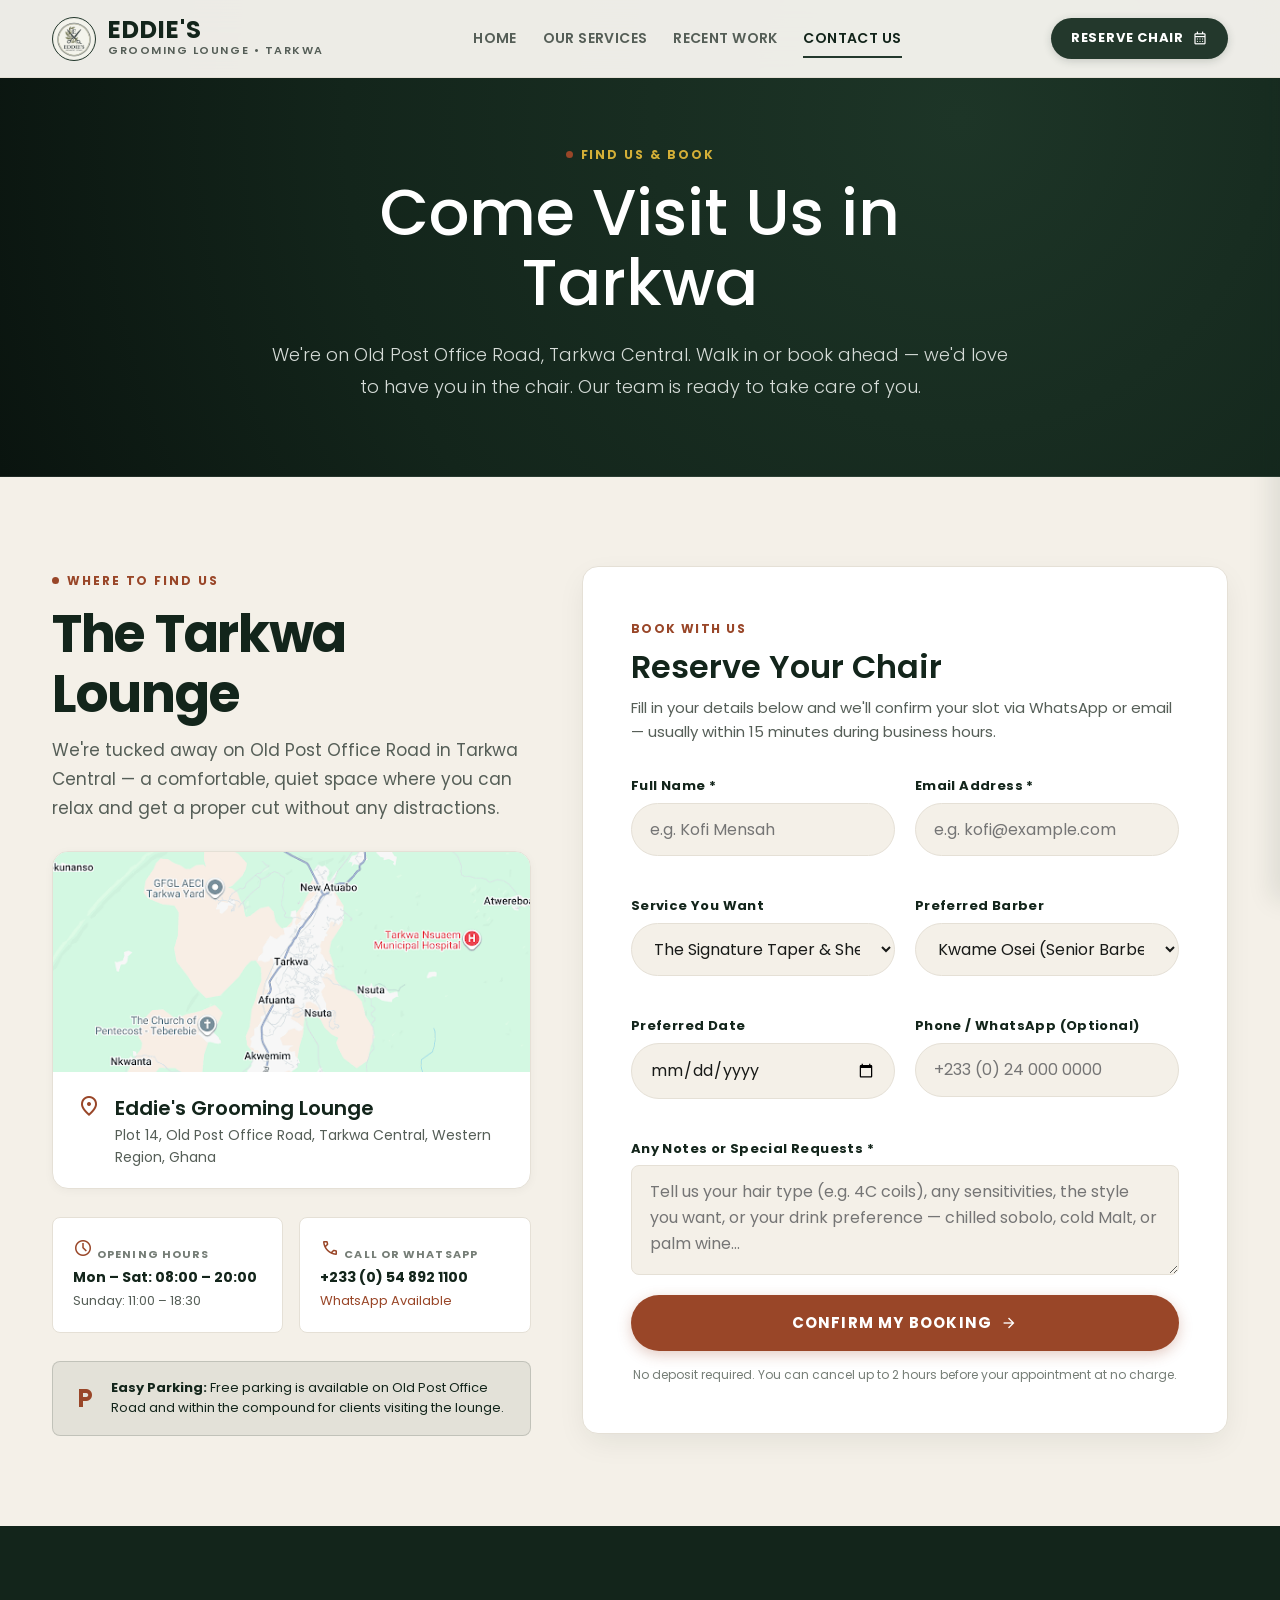
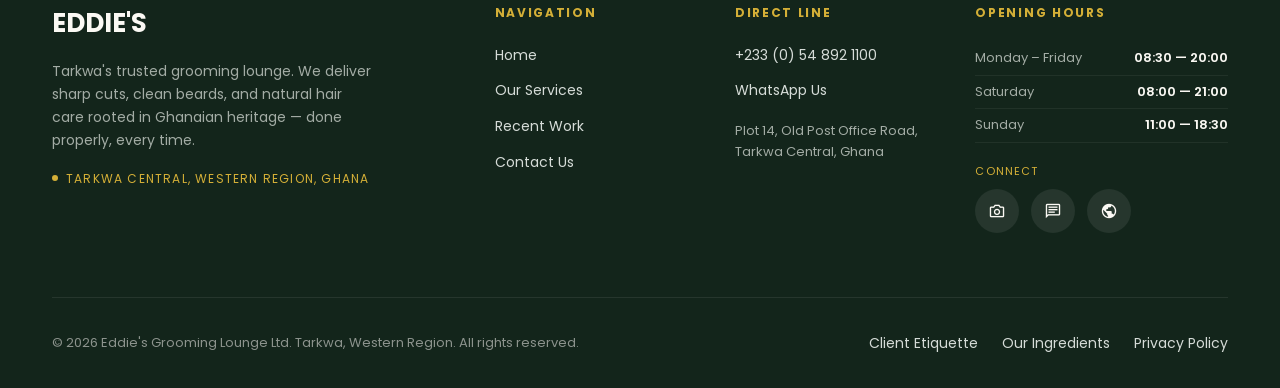
==== contact.html @ 195b32ec "Complete local business landing page capstone and documentation" ====
<!DOCTYPE html>
<html lang="en">
<head>
  <meta charset="UTF-8" />
  <meta name="viewport" content="width=device-width, initial-scale=1.0" />
  <title>Contact Us &amp; Book an Appointment — Eddie's Grooming Lounge | Tarkwa, Ghana</title>

  <!-- Primary SEO Meta Tags -->
  <meta name="description" content="Get in touch with Eddie's Grooming Lounge in Tarkwa Central, Western Region, Ghana. Book your haircut, check opening hours, or call/WhatsApp +233 (0) 54 892 1100." />
  <meta name="keywords" content="contact barbershop Tarkwa, book haircut Ghana, barbershop appointment Tarkwa, Eddie's Grooming Lounge contact, Western Region barber phone" />
  <meta name="author" content="Edward Nyame" />
  <meta name="robots" content="index, follow" />
  <meta name="theme-color" content="#13251B" />
  <link rel="canonical" href="https://eddiesgrooming.netlify.app/contact.html" />

  <!-- Favicon & Touch Icons -->
  <link rel="icon" type="image/png" href="images/logo.png" />
  <link rel="apple-touch-icon" href="images/logo.png" />

  <!-- Open Graph / WhatsApp / Facebook Sharing -->
  <meta property="og:type" content="website" />
  <meta property="og:url" content="https://eddiesgrooming.netlify.app/contact.html" />
  <meta property="og:site_name" content="Eddie's Grooming Lounge" />
  <meta property="og:title" content="Contact Us &amp; Book an Appointment — Eddie's Grooming Lounge | Tarkwa, Ghana" />
  <meta property="og:description" content="Book your chair at Eddie's Grooming Lounge on Old Post Office Road, Tarkwa Central. Call or WhatsApp +233 (0) 54 892 1100." />
  <meta property="og:image" content="images/hero-studio.jpg" />
  <meta property="og:locale" content="en_GH" />

  <!-- Twitter Card -->
  <meta name="twitter:card" content="summary_large_image" />
  <meta name="twitter:url" content="https://eddiesgrooming.netlify.app/contact.html" />
  <meta name="twitter:title" content="Contact Us &amp; Book an Appointment — Eddie's Grooming Lounge | Tarkwa, Ghana" />
  <meta name="twitter:description" content="Book your chair at Eddie's Grooming Lounge on Old Post Office Road, Tarkwa Central. Call or WhatsApp +233 (0) 54 892 1100." />
  <meta name="twitter:image" content="images/hero-studio.jpg" />

  <!-- Geotagging for Local Search -->
  <meta name="geo.region" content="GH-WP" />
  <meta name="geo.placename" content="Tarkwa" />
  <meta name="geo.position" content="5.3018;-1.9930" />
  <meta name="ICBM" content="5.3018, -1.9930" />

  <!-- Structured Data: ContactPage & LocalBusiness -->
  <script type="application/ld+json">
  {
    "@context": "https://schema.org",
    "@type": "ContactPage",
    "name": "Eddie's Grooming Lounge Contact & Appointments",
    "url": "https://eddiesgrooming.netlify.app/contact.html",
    "mainEntity": {
      "@type": "Barbershop",
      "name": "Eddie's Grooming Lounge",
      "telephone": "+233548921100",
      "email": "info@eddieslounge.gh",
      "address": {
        "@type": "PostalAddress",
        "streetAddress": "Plot 14, Old Post Office Road",
        "addressLocality": "Tarkwa Central",
        "addressRegion": "Western Region",
        "addressCountry": "GH"
      },
      "geo": {
        "@type": "GeoCoordinates",
        "latitude": 5.3018,
        "longitude": -1.9930
      },
      "openingHoursSpecification": [
        {
          "@type": "OpeningHoursSpecification",
          "dayOfWeek": ["Monday", "Tuesday", "Wednesday", "Thursday", "Friday", "Saturday"],
          "opens": "08:00",
          "closes": "20:00"
        },
        {
          "@type": "OpeningHoursSpecification",
          "dayOfWeek": "Sunday",
          "opens": "11:00",
          "closes": "18:30"
        }
      ]
    }
  }
  </script>

  <!-- Google Fonts: Poppins (Clean Modern Architectural Luxury) -->
  <link rel="preconnect" href="https://fonts.googleapis.com" />
  <link rel="preconnect" href="https://fonts.gstatic.com" crossorigin />
  <link href="https://fonts.googleapis.com/css2?family=Poppins:ital,wght@0,300;0,400;0,500;0,600;0,700;0,800;1,300;1,400;1,600;1,700&display=swap" rel="stylesheet" />
  
  <!-- Material Symbols Outlined Icons -->
  <link href="https://fonts.googleapis.com/css2?family=Material+Symbols+Outlined:opsz,wght,FILL,GRAD@24,400,0,0" rel="stylesheet" />

  <!-- Master Stylesheet -->
  <link rel="stylesheet" href="css/style.css" />

  <!-- Master Script & Navigation Component -->
  <script src="js/script.js" defer></script>
  <script src="js/navigation.js" defer></script>
</head>
<body>

  <!-- SHARED HEADER -->
  <header class="site-header" id="site-header">
    <div class="container navbar">
      <!-- Brand Identity -->
      <a href="index.html" class="brand" aria-label="Eddie's Grooming Lounge Home">
        <img src="images/logo.png" alt="Eddie's Grooming Lounge Emblem" class="brand-emblem" />
        <div class="brand-text">
          <span class="brand-name">EDDIE'S</span>
          <span class="brand-tagline">Grooming Lounge • Tarkwa</span>
        </div>
      </a>

      <!-- Desktop Navigation Menu (Single Source Component) -->
      <nav class="nav-menu" data-component="nav-menu" aria-label="Primary navigation">
        <a href="index.html" class="nav-link">Home</a>
        <a href="services.html" class="nav-link">Our Services</a>
        <a href="portfolio.html" class="nav-link">Recent Work</a>
        <a href="contact.html" class="nav-link active">Contact Us</a>
      </nav>

      <!-- Nav Actions -->
      <div class="nav-actions">
        <a href="contact.html" class="btn-reserve-nav">
          <span>Reserve Chair</span>
          <span class="material-symbols-outlined" style="font-size: 16px;">calendar_month</span>
        </a>

        <!-- Mobile Toggle -->
        <button class="mobile-toggle" id="mobile-toggle" aria-label="Toggle mobile menu" aria-expanded="false" type="button">
          <span></span>
          <span></span>
          <span></span>
        </button>
      </div>
    </div>
  </header>

  <!-- Mobile Drawer (Single Source Component) -->
  <div class="mobile-drawer-scrim" id="mobile-drawer-scrim"></div>
  <nav class="mobile-drawer" id="mobile-drawer" data-component="mobile-drawer" aria-label="Mobile navigation" aria-hidden="true">
    <div style="display: flex; align-items: center; gap: 0.875rem; margin-bottom: 1.5rem; padding-bottom: 1rem; border-bottom: 1px solid var(--color-border);">
      <img src="images/logo.png" alt="Eddie's Logo" style="width: 42px; height: 42px; border-radius: 50%;" />
      <div>
        <div style="font-family: var(--font-serif); font-size: 1.375rem; font-weight: 700; color: var(--color-primary); line-height: 1;">EDDIE'S</div>
        <div style="font-size: 0.625rem; text-transform: uppercase; letter-spacing: 0.12em; color: var(--color-text-muted); margin-top: 2px;">Tarkwa Sanctuary</div>
      </div>
    </div>
    <a href="index.html" class="mobile-nav-link">Home</a>
    <a href="services.html" class="mobile-nav-link">Our Services</a>
    <a href="portfolio.html" class="mobile-nav-link">Recent Work</a>
    <a href="contact.html" class="mobile-nav-link active">Contact Us</a>
    <div style="margin-top: auto; padding-top: 1.5rem;">
      <a href="contact.html" class="btn-terracotta" style="width: 100%;">
        <span>Reserve Sanctuary Chair</span>
      </a>
    </div>
  </nav>

  <main>
    <!-- Page Hero Banner -->
    <section style="background: radial-gradient(circle at 75% 25%, #1D3527 0%, #13251B 60%, #0A140F 100%); color: #FFFFFF; padding-top: 140px; padding-bottom: 4.5rem; border-bottom: 1px solid rgba(255, 255, 255, 0.08);">
      <div class="container" style="max-width: 820px; text-align: center;">
        <span class="section-tag" style="color: var(--color-gold);">Find Us & Book</span>
        <h1 style="font-family: var(--font-serif); font-size: clamp(2.75rem, 5vw, 4.25rem); font-weight: 500; line-height: 1.1; margin-bottom: 1.25rem;">
          Come Visit Us in Tarkwa
        </h1>
        <p style="color: #D6DCD8; font-size: 1.125rem; line-height: 1.8; font-weight: 300;">
          We're on Old Post Office Road, Tarkwa Central. Walk in or book ahead — we'd love to have you in the chair. Our team is ready to take care of you.
        </p>
      </div>
    </section>

    <!-- Main Contact & Reservation Layout -->
    <section class="section-contact">
      <div class="container">
        <div class="contact-layout">
          <!-- Left Column: Location & Access Information -->
          <div class="location-info-card">
            <div>
              <div class="section-tag">Where to Find Us</div>
              <h2 class="section-title" style="margin-bottom: 0.75rem;">The Tarkwa Lounge</h2>
              <p class="section-subtitle">
                We're tucked away on Old Post Office Road in Tarkwa Central — a comfortable, quiet space where you can relax and get a proper cut without any distractions.
              </p>
            </div>

            <!-- Location Map Box -->
            <div class="location-map-box">
              <img src="images/map-location.jpg" alt="Aerial map view of Tarkwa Central Ghana showing Old Post Office Road and surrounding landscape" class="location-map-img" loading="lazy" />
              <div class="location-map-details">
                <span class="material-symbols-outlined icon-pin">location_on</span>
                <div>
                  <h3 class="location-title">Eddie's Grooming Lounge</h3>
                  <p class="location-address">Plot 14, Old Post Office Road, Tarkwa Central, Western Region, Ghana</p>
                </div>
              </div>
            </div>

            <!-- Contact Info Grid -->
            <div class="contact-info-grid">
              <div class="info-tile">
                <span class="material-symbols-outlined info-tile-icon">schedule</span>
                <span class="info-tile-title">Opening Hours</span>
                <div class="info-tile-text">Mon – Sat: 08:00 – 20:00</div>
                <div style="font-size: 0.8125rem; color: var(--color-text-muted); margin-top: 2px;">Sunday: 11:00 – 18:30</div>
              </div>

              <div class="info-tile">
                <span class="material-symbols-outlined info-tile-icon">call</span>
                <span class="info-tile-title">Call or WhatsApp</span>
                <a href="tel:+233548921100" class="info-tile-text" style="color: var(--color-primary); display: block;">+233 (0) 54 892 1100</a>
                <div style="font-size: 0.8125rem; color: var(--color-secondary); margin-top: 2px;">WhatsApp Available</div>
              </div>
            </div>

            <!-- Parking Information -->
            <div class="valet-pill">
              <span class="material-symbols-outlined" style="font-size: 24px; color: var(--color-secondary); flex-shrink: 0;">local_parking</span>
              <div>
                <strong>Easy Parking:</strong> Free parking is available on Old Post Office Road and within the compound for clients visiting the lounge.
              </div>
            </div>
          </div>

          <!-- Right Column: Validated Interactive Form -->
          <div class="contact-form-card">
            <div class="form-header">
              <span style="font-size: 0.75rem; font-weight: 700; text-transform: uppercase; letter-spacing: 0.12em; color: var(--color-secondary);">Book With Us</span>
              <h3 class="form-title">Reserve Your Chair</h3>
              <p class="form-desc">
                Fill in your details below and we'll confirm your slot via WhatsApp or email — usually within 15 minutes during business hours.
              </p>
            </div>

            <!-- Demo Confirmation Banner (Triggered by JS on valid submission) -->
            <div class="demo-alert" id="demo-alert" role="alert">
              <span class="material-symbols-outlined" style="font-size: 26px; color: var(--color-gold); flex-shrink: 0;">check_circle</span>
              <div>
                <div class="demo-alert-title">Demo Confirmation: Appointment Logged</div>
                <p class="demo-alert-text">
                  <strong>Demo Notice:</strong> This is a frontend capstone project demo. Your appointment request has been validated and recorded locally. No actual email dispatch is required.
                </p>
              </div>
            </div>

            <!-- Form Element (Course Rubric Compliant) -->
            <form id="contact-form" novalidate>
              <div class="form-grid-2">
                <!-- Name Field -->
                <div class="form-group">
                  <label for="client-name" class="form-label">Full Name *</label>
                  <input type="text" id="client-name" name="client-name" class="form-input" placeholder="e.g. Kofi Mensah" required />
                  <span class="error-message" id="client-name-error"></span>
                </div>

                <!-- Email Field -->
                <div class="form-group">
                  <label for="client-email" class="form-label">Email Address *</label>
                  <input type="email" id="client-email" name="client-email" class="form-input" placeholder="e.g. kofi@example.com" required />
                  <span class="error-message" id="client-email-error"></span>
                </div>
              </div>

              <div class="form-grid-2">
                <!-- Service Selection -->
                <div class="form-group">
                  <label for="client-service" class="form-label">Service You Want</label>
                  <select id="client-service" name="client-service" class="form-select">
                    <option value="taper">The Signature Taper &amp; Shear (GH₵ 120)</option>
                    <option value="beard">Hot-Towel Beard Sculpt (GH₵ 90)</option>
                    <option value="scalp">Sovereign Scalp Therapy (GH₵ 250)</option>
                    <option value="shave">Straight Razor Head Shave (GH₵ 110)</option>
                    <option value="beard-steam">Hydrating Beard Steam &amp; Deep Mask (GH₵ 140)</option>
                    <option value="full">The Tarkwa VIP Experience (GH₵ 400)</option>
                  </select>
                </div>

                <!-- Master Barber Selection -->
                <div class="form-group">
                  <label for="client-barber" class="form-label">Preferred Barber</label>
                  <select id="client-barber" name="client-barber" class="form-select">
                    <option value="kwame">Kwame Osei (Senior Barber)</option>
                    <option value="eddie">Eddie Boateng (Founder & Head Barber)</option>
                    <option value="nana">Nana Yaw (Scalp &amp; Natural Hair Specialist)</option>
                    <option value="any">First Available Barber</option>
                  </select>
                </div>
              </div>

              <div class="form-grid-2">
                <!-- Date Field -->
                <div class="form-group">
                  <label for="client-date" class="form-label">Preferred Date</label>
                  <input type="date" id="client-date" name="client-date" class="form-input" />
                </div>

                <!-- Phone Field -->
                <div class="form-group">
                  <label for="client-phone" class="form-label">Phone / WhatsApp (Optional)</label>
                  <input type="tel" id="client-phone" name="client-phone" class="form-input" placeholder="+233 (0) 24 000 0000" />
                </div>
              </div>

              <!-- Message Field -->
              <div class="form-group">
                <label for="client-message" class="form-label">Any Notes or Special Requests *</label>
                <textarea id="client-message" name="client-message" class="form-textarea" placeholder="Tell us your hair type (e.g. 4C coils), any sensitivities, the style you want, or your drink preference — chilled sobolo, cold Malt, or palm wine..." rows="3" required></textarea>
                <span class="error-message" id="client-message-error"></span>
              </div>

              <!-- Submit Button -->
              <button type="submit" class="btn-submit" id="btn-submit">
                <span>Confirm My Booking</span>
                <span class="material-symbols-outlined" style="font-size: 18px;">arrow_forward</span>
              </button>

              <p class="form-disclaimer">
                No deposit required. You can cancel up to 2 hours before your appointment at no charge.
              </p>
            </form>
          </div>
        </div>
      </div>
    </section>
  </main>

  <!-- Site Footer -->
  <footer class="site-footer">
    <div class="container">
      <div class="footer-grid">
        <div class="footer-brand">
          <div class="footer-brand-title">EDDIE'S</div>
          <p class="footer-brand-desc">
            Tarkwa's trusted grooming lounge. We deliver sharp cuts, clean beards, and natural hair care rooted in Ghanaian heritage — done properly, every time.
          </p>
          <div style="font-size: 0.75rem; text-transform: uppercase; letter-spacing: 0.1em; color: var(--color-gold); display: flex; align-items: center; gap: 0.5rem;">
            <span style="width: 6px; height: 6px; border-radius: 50%; background: var(--color-gold);"></span>
            Tarkwa Central, Western Region, Ghana
          </div>
        </div>

        <!-- Col 2: Navigation Links -->
        <div data-component="footer-nav">
          <div class="footer-col-title">Navigation</div>
          <ul class="footer-links">
            <li><a href="index.html" class="footer-link">Home</a></li>
            <li><a href="services.html" class="footer-link">Our Services</a></li>
            <li><a href="portfolio.html" class="footer-link">Recent Work</a></li>
            <li><a href="contact.html" class="footer-link">Contact Us</a></li>
          </ul>
        </div>

        <div>
          <div class="footer-col-title">Direct Line</div>
          <ul class="footer-links">
            <li><a href="tel:+233548921100" class="footer-link">+233 (0) 54 892 1100</a></li>
            <li><a href="https://wa.me/233548921100" target="_blank" rel="noopener" class="footer-link">WhatsApp Us</a></li>
            <li style="color: #A3ACA5; font-size: 0.8125rem; margin-top: 0.5rem;">
              Plot 14, Old Post Office Road,<br />Tarkwa Central, Ghana
            </li>
          </ul>
        </div>

        <div>
          <div class="footer-col-title">Opening Hours</div>
          <div class="footer-hours-row">
            <span>Monday – Friday</span>
            <span>08:30 — 20:00</span>
          </div>
          <div class="footer-hours-row">
            <span>Saturday</span>
            <span>08:00 — 21:00</span>
          </div>
          <div class="footer-hours-row">
            <span>Sunday</span>
            <span>11:00 — 18:30</span>
          </div>

          <div style="margin-top: 1.25rem;">
            <div style="font-size: 0.6875rem; text-transform: uppercase; letter-spacing: 0.1em; color: var(--color-gold); margin-bottom: 0.5rem;">Connect</div>
            <div class="social-links">
              <a href="https://instagram.com" target="_blank" rel="noopener" class="social-icon-btn" aria-label="Instagram">
                <span class="material-symbols-outlined" style="font-size: 18px;">photo_camera</span>
              </a>
              <a href="https://wa.me/233548921100" target="_blank" rel="noopener" class="social-icon-btn" aria-label="WhatsApp">
                <span class="material-symbols-outlined" style="font-size: 18px;">chat</span>
              </a>
              <a href="https://facebook.com" target="_blank" rel="noopener" class="social-icon-btn" aria-label="Facebook">
                <span class="material-symbols-outlined" style="font-size: 18px;">public</span>
              </a>
            </div>
          </div>
        </div>
      </div>

      <div class="footer-bottom">
        <div>&copy; 2026 Eddie's Grooming Lounge Ltd. Tarkwa, Western Region. All rights reserved.</div>
        <div style="display: flex; gap: 1.5rem;">
          <a href="services.html" class="footer-link">Client Etiquette</a>
          <a href="portfolio.html" class="footer-link">Our Ingredients</a>
          <a href="contact.html" class="footer-link">Privacy Policy</a>
        </div>
      </div>
    </div>
  </footer>

  <button class="back-to-top" id="back-to-top" aria-label="Back to top" type="button">
    <span class="material-symbols-outlined">arrow_upward</span>
  </button>

</body>
</html>
---- css/style.css ----
/*
 * Eddie's Grooming Lounge — Stylesheet
 * Brand colors: Forest Green, Gold, Terracotta
 * Typography: Poppins
 */

/* --- 1. Design Tokens & Variables --- */
:root {
  --color-canvas: #FBF9F4;
  --color-canvas-low: #F4F0E8;
  --color-canvas-card: #FFFFFF;
  
  --color-primary: #13251B;
  --color-primary-dark: #0B1610;
  --color-primary-container: #23382C;
  --color-primary-light: #415A4B;
  --color-primary-fixed: #D2E8D8;
  --color-on-primary: #FFFFFF;
  
  --color-secondary: #994628;
  --color-secondary-hover: #7D341B;
  --color-secondary-container: #B85D3D;
  --color-secondary-light: #FFDBD0;
  --color-on-secondary: #FFFFFF;

  --color-gold: #D4AF37;
  --color-gold-light: #F3E5AB;
  
  --color-text-main: #181A18;
  --color-text-muted: #555E57;
  --color-text-light: #767E77;
  --color-border: #E5E0D6;
  --color-border-subtle: rgba(19, 37, 27, 0.08);
  --color-border-dark: rgba(255, 255, 255, 0.12);
  --color-border-gold: rgba(212, 175, 55, 0.28);

  --color-success: #1E6B3E;
  --color-error: #BA1A1A;

  --font-family-base: 'Poppins', -apple-system, BlinkMacSystemFont, 'Segoe UI', Roboto, sans-serif;
  --font-serif: 'Poppins', -apple-system, BlinkMacSystemFont, 'Segoe UI', Roboto, sans-serif;
  --font-sans: 'Poppins', -apple-system, BlinkMacSystemFont, 'Segoe UI', Roboto, sans-serif;

  --radius-xs: 4px;
  --radius-sm: 8px;
  --radius-md: 16px;
  --radius-lg: 24px;
  --radius-full: 9999px;

  --shadow-sm: 0 2px 10px rgba(19, 37, 27, 0.04);
  --shadow-md: 0 10px 30px -4px rgba(19, 37, 27, 0.08);
  --shadow-lg: 0 20px 44px -8px rgba(19, 37, 27, 0.14);
  --shadow-glass: 0 16px 40px -8px rgba(0, 0, 0, 0.35);

  --transition-fast: 0.2s ease;
  --transition-smooth: 0.35s cubic-bezier(0.4, 0, 0.2, 1);
  --transition-bounce: 0.4s cubic-bezier(0.175, 0.885, 0.32, 1.275);
}

/* --- 2. CSS Reset & Global Base --- */
*, *::before, *::after {
  box-sizing: border-box;
  margin: 0;
  padding: 0;
}

html {
  scroll-behavior: smooth;
  scroll-padding-top: 84px;
  font-size: 16px;
  -webkit-text-size-adjust: 100%;
  overflow-x: clip;
}

body {
  font-family: var(--font-sans);
  background-color: var(--color-canvas);
  color: var(--color-text-main);
  line-height: 1.6;
  width: 100%;
  overflow-x: clip;
  -webkit-font-smoothing: antialiased;
  -moz-osx-font-smoothing: grayscale;
}

main {
  width: 100%;
  overflow-x: clip;
}

img {
  max-width: 100%;
  height: auto;
  display: block;
}

a {
  color: inherit;
  text-decoration: none;
  transition: all var(--transition-fast);
}

button, input, select, textarea {
  font: inherit;
  color: inherit;
}

button {
  cursor: pointer;
  border: none;
  background: none;
  min-height: 44px;
  min-width: 44px;
}

ul, ol {
  list-style: none;
}

/* --- 3. Layout Containers --- */
.container {
  width: 100%;
  max-width: 1240px;
  margin-left: auto;
  margin-right: auto;
  padding-left: clamp(1rem, 3vw, 2rem);
  padding-right: clamp(1rem, 3vw, 2rem);
}

/* --- 4. Typography System (Real Brand "POP") --- */
.font-serif {
  font-family: var(--font-serif);
}

.font-sans {
  font-family: var(--font-sans);
}

.section-tag {
  display: inline-flex;
  align-items: center;
  gap: 0.5rem;
  font-family: var(--font-sans);
  font-size: 0.75rem;
  font-weight: 700;
  text-transform: uppercase;
  letter-spacing: 0.16em;
  color: var(--color-secondary);
  margin-bottom: 0.875rem;
}

.section-tag::before {
  content: "";
  display: inline-block;
  width: 7px;
  height: 7px;
  border-radius: 50%;
  background-color: var(--color-secondary);
}

.section-title {
  font-family: var(--font-serif);
  font-size: clamp(2rem, 5vw, 3.25rem);
  font-weight: 700;
  line-height: 1.15;
  color: var(--color-primary);
  letter-spacing: -0.025em;
  margin-bottom: 1rem;
}

.section-subtitle {
  font-size: clamp(0.9375rem, 1.8vw, 1.0625rem);
  color: var(--color-text-muted);
  max-width: 620px;
  line-height: 1.7;
}

/* --- 5. Clean, Shared Navbar (Interconnected Pages) --- */
.site-header {
  position: fixed;
  top: 0;
  left: 0;
  right: 0;
  height: 78px;
  background-color: rgba(251, 249, 244, 0.94);
  backdrop-filter: blur(18px);
  -webkit-backdrop-filter: blur(18px);
  border-bottom: 1px solid var(--color-border);
  z-index: 100;
  transition: all var(--transition-smooth);
}

.site-header.scrolled {
  background-color: rgba(251, 249, 244, 0.98);
  box-shadow: 0 4px 20px rgba(19, 37, 27, 0.06);
  height: 70px;
}

.navbar {
  height: 100%;
  display: flex;
  align-items: center;
  justify-content: space-between;
}

/* Brand Wordmark */
.brand {
  display: flex;
  align-items: center;
  gap: 0.75rem;
  flex-shrink: 0;
}

.brand-emblem {
  width: 44px;
  height: 44px;
  border-radius: 50%;
  object-fit: cover;
  border: 1.5px solid var(--color-primary-container);
  padding: 1px;
}

.brand-text {
  display: flex;
  flex-direction: column;
}

.brand-name {
  font-family: var(--font-serif);
  font-size: clamp(1.25rem, 2.5vw, 1.5rem);
  font-weight: 700;
  color: var(--color-primary);
  letter-spacing: 0.04em;
  line-height: 1.05;
}

.brand-tagline {
  font-size: clamp(0.5625rem, 1vw, 0.6875rem);
  font-weight: 600;
  text-transform: uppercase;
  letter-spacing: 0.14em;
  color: var(--color-text-muted);
}

/* Desktop Navigation Menu */
.nav-menu {
  display: flex;
  align-items: center;
  gap: clamp(1rem, 2vw, 2.25rem);
}

.nav-link {
  font-size: 0.875rem;
  font-weight: 600;
  letter-spacing: 0.03em;
  color: var(--color-text-muted);
  position: relative;
  padding: 0.5rem 0;
  text-transform: uppercase;
  white-space: nowrap;
}

.nav-link::after {
  content: "";
  position: absolute;
  bottom: 0;
  left: 0;
  width: 0;
  height: 2px;
  background-color: var(--color-primary-container);
  transition: width var(--transition-smooth);
}

.nav-link:hover,
.nav-link.active {
  color: var(--color-primary);
}

.nav-link:hover::after,
.nav-link.active::after {
  width: 100%;
}

/* Nav Actions */
.nav-actions {
  display: flex;
  align-items: center;
  gap: 0.75rem;
  flex-shrink: 0;
}

.btn-reserve-nav {
  display: inline-flex;
  align-items: center;
  gap: 0.5rem;
  padding: 0.625rem 1.25rem;
  background-color: var(--color-primary-container);
  color: var(--color-on-primary);
  border-radius: var(--radius-full);
  font-size: 0.8125rem;
  font-weight: 700;
  text-transform: uppercase;
  letter-spacing: 0.06em;
  transition: all var(--transition-fast);
  box-shadow: 0 2px 8px rgba(40, 59, 48, 0.2);
  white-space: nowrap;
  min-height: 40px;
}

.btn-reserve-nav:hover {
  background-color: var(--color-primary);
  transform: translateY(-1px);
  box-shadow: 0 4px 14px rgba(40, 59, 48, 0.35);
}

/* Mobile Hamburger Toggle (Activated at 1024px for smooth tablet UX) */
.mobile-toggle {
  display: none;
  flex-direction: column;
  justify-content: center;
  align-items: center;
  gap: 5px;
  width: 44px;
  height: 44px;
  border-radius: var(--radius-sm);
  padding: 8px;
}

.mobile-toggle span {
  display: block;
  width: 24px;
  height: 2px;
  background-color: var(--color-primary);
  border-radius: 2px;
  transition: all var(--transition-smooth);
}

.mobile-toggle.active span:nth-child(1) {
  transform: translateY(7px) rotate(45deg);
}

.mobile-toggle.active span:nth-child(2) {
  opacity: 0;
}

.mobile-toggle.active span:nth-child(3) {
  transform: translateY(-7px) rotate(-45deg);
}

/* Mobile Navigation Drawer */
.mobile-drawer-scrim {
  position: fixed;
  inset: 0;
  background: rgba(19, 37, 27, 0.4);
  backdrop-filter: blur(4px);
  z-index: 98;
  opacity: 0;
  pointer-events: none;
  transition: opacity var(--transition-smooth);
}

.mobile-drawer-scrim.open {
  opacity: 1;
  pointer-events: auto;
}

.mobile-drawer {
  position: fixed;
  top: 0;
  right: 0;
  bottom: 0;
  width: 85%;
  max-width: 360px;
  background-color: var(--color-canvas);
  padding: 5.5rem 1.75rem 2rem;
  display: flex;
  flex-direction: column;
  gap: 1.25rem;
  z-index: 99;
  transform: translateX(100%);
  transition: transform var(--transition-smooth);
  box-shadow: -8px 0 24px rgba(19, 37, 27, 0.1);
  overflow-y: auto;
}

.mobile-drawer.open {
  transform: translateX(0);
}

.mobile-nav-link {
  font-size: 1.0625rem;
  font-weight: 600;
  text-transform: uppercase;
  letter-spacing: 0.05em;
  color: var(--color-text-main);
  padding: 0.875rem 0;
  border-bottom: 1px solid var(--color-border);
  display: flex;
  align-items: center;
  justify-content: space-between;
}

.mobile-nav-link:hover,
.mobile-nav-link.active {
  color: var(--color-secondary);
  padding-left: 0.5rem;
}

/* --- 6. Global Buttons --- */
.btn-primary {
  display: inline-flex;
  align-items: center;
  justify-content: center;
  gap: 0.625rem;
  padding: 0.9375rem 2rem;
  background-color: var(--color-primary-container);
  color: var(--color-on-primary);
  border-radius: var(--radius-full);
  font-size: 0.875rem;
  font-weight: 700;
  text-transform: uppercase;
  letter-spacing: 0.08em;
  transition: all var(--transition-fast);
  box-shadow: var(--shadow-sm);
  min-height: 48px;
  white-space: nowrap;
}

.btn-primary:hover {
  background-color: var(--color-primary-dark);
  transform: translateY(-2px);
  box-shadow: var(--shadow-md);
}

.btn-secondary {
  display: inline-flex;
  align-items: center;
  justify-content: center;
  gap: 0.625rem;
  padding: 0.9375rem 2rem;
  background-color: transparent;
  color: var(--color-on-primary);
  border: 1px solid rgba(255, 255, 255, 0.35);
  border-radius: var(--radius-full);
  font-size: 0.875rem;
  font-weight: 600;
  text-transform: uppercase;
  letter-spacing: 0.08em;
  transition: all var(--transition-fast);
  min-height: 48px;
  white-space: nowrap;
}

.btn-secondary:hover {
  background-color: rgba(255, 255, 255, 0.12);
  border-color: rgba(255, 255, 255, 0.8);
}

.btn-terracotta {
  display: inline-flex;
  align-items: center;
  justify-content: center;
  gap: 0.5rem;
  background-color: var(--color-secondary);
  color: var(--color-on-secondary);
  border-radius: var(--radius-full);
  padding: 0.9375rem 2rem;
  font-weight: 700;
  font-size: 0.875rem;
  text-transform: uppercase;
  letter-spacing: 0.08em;
  box-shadow: 0 4px 14px rgba(153, 70, 40, 0.28);
  transition: all var(--transition-fast);
  min-height: 48px;
  white-space: nowrap;
}

.btn-terracotta:hover {
  background-color: var(--color-secondary-hover);
  transform: translateY(-2px);
  box-shadow: 0 6px 22px rgba(153, 70, 40, 0.4);
}

/* --- 7. Editorial Brand Ticker Ribbon --- */
.ticker-wrap {
  width: 100%;
  background-color: var(--color-primary-dark);
  color: var(--color-primary-fixed);
  overflow: hidden;
  padding: 0.875rem 0;
  border-top: 1px solid rgba(255, 255, 255, 0.08);
  border-bottom: 1px solid rgba(255, 255, 255, 0.08);
}

.ticker-content {
  display: flex;
  white-space: nowrap;
  gap: 3rem;
  animation: tickerScroll 24s linear infinite;
  will-change: transform;
}

.ticker-item {
  font-size: 0.75rem;
  font-weight: 700;
  text-transform: uppercase;
  letter-spacing: 0.2em;
  display: flex;
  align-items: center;
  gap: 1.5rem;
}

.ticker-item::after {
  content: "✦";
  color: var(--color-gold);
  font-size: 0.875rem;
}

@keyframes tickerScroll {
  0% { transform: translateX(0); }
  100% { transform: translateX(-50%); }
}

/* --- 8. Hero Section (Maximum "POP" & Glassmorphic Stat Cards) --- */
.hero-section {
  position: relative;
  background: radial-gradient(circle at 80% 20%, #1D3527 0%, #13251B 50%, #0A140F 100%);
  color: var(--color-on-primary);
  padding-top: clamp(110px, 14vw, 145px);
  padding-bottom: clamp(3.5rem, 7vw, 5.5rem);
  overflow: hidden;
}

.hero-glow-1 {
  position: absolute;
  top: -10%;
  right: -5%;
  width: 500px;
  height: 500px;
  border-radius: 50%;
  background: radial-gradient(circle, rgba(212, 175, 55, 0.16) 0%, transparent 70%);
  pointer-events: none;
}

.hero-glow-2 {
  position: absolute;
  bottom: 0;
  left: -8%;
  width: 440px;
  height: 440px;
  border-radius: 50%;
  background: radial-gradient(circle, rgba(153, 70, 40, 0.2) 0%, transparent 70%);
  pointer-events: none;
}

.hero-grid {
  display: grid;
  grid-template-columns: 1.15fr 0.85fr;
  gap: clamp(2rem, 4vw, 3.5rem);
  align-items: center;
  position: relative;
  z-index: 2;
}

.hero-overline {
  display: inline-flex;
  align-items: center;
  gap: 0.625rem;
  font-size: clamp(0.75rem, 1.2vw, 0.8125rem);
  font-weight: 700;
  letter-spacing: 0.16em;
  text-transform: uppercase;
  color: var(--color-gold);
  margin-bottom: 1.25rem;
}

.hero-headline {
  font-family: var(--font-serif);
  font-size: clamp(2.35rem, 5.5vw, 4.25rem);
  font-weight: 700;
  line-height: 1.1;
  letter-spacing: -0.025em;
  margin-bottom: 1.5rem;
}

.hero-headline em {
  font-style: normal;
  color: var(--color-gold);
  font-weight: 800;
}

.hero-description {
  font-size: clamp(0.9375rem, 1.8vw, 1.125rem);
  line-height: 1.75;
  color: #D6DCD8;
  max-width: 540px;
  margin-bottom: 2.25rem;
  font-weight: 300;
}

.hero-actions {
  display: flex;
  align-items: center;
  gap: 1rem;
  flex-wrap: wrap;
}

/* Hero Studio Card */
.hero-visual {
  position: relative;
  width: 100%;
}

.hero-image-card {
  position: relative;
  border-radius: var(--radius-md);
  overflow: hidden;
  box-shadow: var(--shadow-glass);
  aspect-ratio: 4/5;
  max-height: 600px;
  background-color: var(--color-primary-dark);
  border: 1px solid var(--color-border-dark);
}

.hero-image-card img {
  width: 100%;
  height: 100%;
  object-fit: cover;
  transition: transform 0.7s cubic-bezier(0.4, 0, 0.2, 1);
}

.hero-image-card:hover img {
  transform: scale(1.04);
}

.hero-badge-overlay {
  position: absolute;
  bottom: clamp(0.875rem, 2vw, 1.25rem);
  left: clamp(0.875rem, 2vw, 1.25rem);
  right: clamp(0.875rem, 2vw, 1.25rem);
  padding: 1rem 1.25rem;
  background: rgba(11, 22, 16, 0.88);
  backdrop-filter: blur(14px);
  -webkit-backdrop-filter: blur(14px);
  border-radius: var(--radius-sm);
  border: 1px solid var(--color-border-dark);
  display: flex;
  align-items: center;
  justify-content: space-between;
  gap: 0.5rem;
}

.craftsman-name {
  font-family: var(--font-serif);
  font-size: clamp(1.125rem, 2vw, 1.25rem);
  font-weight: 600;
  white-space: nowrap;
}

.craftsman-title {
  font-size: 0.6875rem;
  text-transform: uppercase;
  letter-spacing: 0.12em;
  color: var(--color-gold);
  white-space: nowrap;
}

.verified-pill {
  display: inline-flex;
  align-items: center;
  gap: 0.375rem;
  padding: 0.375rem 0.75rem;
  background: var(--color-primary-container);
  border-radius: var(--radius-full);
  font-size: 0.6875rem;
  font-weight: 700;
  letter-spacing: 0.06em;
  color: var(--color-primary-fixed);
  white-space: nowrap;
}

/* --- THE 3 HERO STAT CARDS (Responsive Auto-Fit Grid) --- */
.hero-stats-ribbon {
  display: grid;
  grid-template-columns: repeat(auto-fit, minmax(280px, 1fr));
  gap: 1.5rem;
  margin-top: clamp(2.5rem, 5vw, 4rem);
  position: relative;
  z-index: 2;
}

.stat-glass-card {
  position: relative;
  background: rgba(255, 255, 255, 0.04);
  backdrop-filter: blur(14px);
  -webkit-backdrop-filter: blur(14px);
  border: 1px solid rgba(210, 232, 216, 0.16);
  border-radius: var(--radius-md);
  padding: 1.5rem 1.75rem;
  display: flex;
  align-items: center;
  gap: 1.25rem;
  box-shadow: 0 8px 32px rgba(0, 0, 0, 0.25);
  transition: all var(--transition-smooth);
}

.stat-glass-card:hover {
  transform: translateY(-4px);
  background: rgba(255, 255, 255, 0.07);
  border-color: var(--color-gold);
  box-shadow: 0 14px 36px rgba(0, 0, 0, 0.35);
}

.stat-icon-wrap {
  width: 52px;
  height: 52px;
  border-radius: 50%;
  background: linear-gradient(135deg, var(--color-primary-container) 0%, #16281F 100%);
  border: 1px solid rgba(210, 232, 216, 0.24);
  color: var(--color-gold);
  display: flex;
  align-items: center;
  justify-content: center;
  flex-shrink: 0;
  box-shadow: 0 4px 12px rgba(0, 0, 0, 0.3);
}

.stat-value {
  font-family: var(--font-serif);
  font-size: clamp(1.5rem, 3vw, 1.75rem);
  font-weight: 800;
  line-height: 1;
  color: #FFFFFF;
  letter-spacing: -0.02em;
  margin-bottom: 0.25rem;
}

.stat-value em {
  font-style: normal;
  color: var(--color-gold);
}

.stat-label {
  font-size: 0.8125rem;
  font-weight: 500;
  color: #B9C4BC;
}

/* --- 9. Section: Services Catalog & Rituals --- */
.section-services {
  padding: clamp(3.5rem, 7vw, 6.5rem) 0;
  background-color: var(--color-canvas);
}

.services-header {
  display: flex;
  justify-content: space-between;
  align-items: flex-end;
  margin-bottom: 3.5rem;
  gap: 2rem;
}

.services-grid {
  display: grid;
  grid-template-columns: repeat(auto-fit, minmax(320px, 1fr));
  gap: 2rem;
}

.service-card {
  position: relative;
  background-color: var(--color-canvas-card);
  border-radius: var(--radius-md);
  padding: clamp(1.75rem, 3vw, 2.5rem) clamp(1.25rem, 2.5vw, 2.25rem);
  border: 1px solid var(--color-border);
  box-shadow: var(--shadow-sm);
  display: flex;
  flex-direction: column;
  justify-content: space-between;
  transition: all var(--transition-smooth);
  overflow: hidden;
}

.service-card:hover {
  transform: translateY(-5px);
  box-shadow: var(--shadow-md);
  border-color: rgba(40, 59, 48, 0.3);
}

.service-card.featured {
  border: 1.5px solid var(--color-secondary);
}

.featured-accent-bar {
  position: absolute;
  top: 0;
  left: 0;
  right: 0;
  height: 4px;
  background-color: var(--color-secondary);
}

.service-watermark {
  position: absolute;
  top: 1rem;
  right: 1.5rem;
  font-family: var(--font-serif);
  font-size: 4rem;
  font-weight: 600;
  line-height: 1;
  color: var(--color-primary);
  opacity: 0.07;
  pointer-events: none;
  user-select: none;
}

.service-header {
  display: flex;
  justify-content: space-between;
  align-items: center;
  margin-bottom: 1.25rem;
  position: relative;
  z-index: 2;
}

.service-category-badge {
  font-size: 0.6875rem;
  font-weight: 700;
  text-transform: uppercase;
  letter-spacing: 0.1em;
  padding: 0.25rem 0.75rem;
  border-radius: var(--radius-full);
  background-color: var(--color-canvas-low);
  color: var(--color-primary);
}

.service-card.featured .service-category-badge {
  background-color: var(--color-secondary-light);
  color: var(--color-secondary);
}

.service-duration {
  font-size: 0.875rem;
  font-weight: 600;
  color: var(--color-text-muted);
}

.service-title {
  font-family: var(--font-serif);
  font-size: clamp(1.375rem, 2.5vw, 1.625rem);
  font-weight: 600;
  line-height: 1.2;
  color: var(--color-primary);
  margin-bottom: 0.875rem;
}

.service-description {
  font-size: 0.9375rem;
  color: var(--color-text-muted);
  line-height: 1.65;
  margin-bottom: 1.5rem;
}

.botanical-tags {
  display: flex;
  flex-wrap: wrap;
  gap: 0.375rem;
  margin-bottom: 2rem;
}

.botanical-tag {
  font-size: 0.6875rem;
  font-weight: 600;
  padding: 0.25rem 0.625rem;
  background-color: var(--color-canvas-low);
  color: var(--color-text-muted);
  border-radius: var(--radius-full);
}

.service-footer {
  padding-top: 1.25rem;
  border-top: 1px solid var(--color-border);
  display: flex;
  align-items: center;
  justify-content: space-between;
}

.service-price-label {
  font-size: 0.6875rem;
  text-transform: uppercase;
  letter-spacing: 0.1em;
  color: var(--color-text-light);
  display: block;
}

.service-price {
  font-family: var(--font-serif);
  font-size: clamp(1.25rem, 2.5vw, 1.5rem);
  font-weight: 700;
  color: var(--color-primary);
}

.service-book-link {
  display: inline-flex;
  align-items: center;
  gap: 0.25rem;
  font-size: 0.8125rem;
  font-weight: 700;
  text-transform: uppercase;
  letter-spacing: 0.04em;
  color: var(--color-primary-container);
  min-height: 38px;
}

.service-book-link:hover {
  color: var(--color-secondary);
}

/* --- 10. Botanical Compendium Grid (Services Page) --- */
.section-compendium {
  padding: clamp(3.5rem, 7vw, 6.5rem) 0;
  background-color: var(--color-canvas-low);
}

.compendium-grid {
  display: grid;
  grid-template-columns: repeat(4, 1fr);
  gap: 1.75rem;
  margin-top: 3rem;
}

.compendium-card {
  background-color: var(--color-canvas-card);
  border-radius: var(--radius-md);
  padding: 1.5rem;
  border: 1px solid var(--color-border);
  box-shadow: var(--shadow-sm);
  display: flex;
  flex-direction: column;
  transition: all var(--transition-smooth);
}

.compendium-card:hover {
  transform: translateY(-4px);
  box-shadow: var(--shadow-md);
}

.compendium-img-wrap {
  width: 100%;
  height: 180px;
  border-radius: var(--radius-sm);
  overflow: hidden;
  margin-bottom: 1.25rem;
  background-color: var(--color-canvas-low);
}

.compendium-img-wrap img {
  width: 100%;
  height: 100%;
  object-fit: cover;
  transition: transform 0.5s ease;
}

.compendium-card:hover .compendium-img-wrap img {
  transform: scale(1.05);
}

.compendium-tag {
  font-size: 0.6875rem;
  font-weight: 700;
  text-transform: uppercase;
  letter-spacing: 0.12em;
  color: var(--color-secondary);
  margin-bottom: 0.375rem;
}

.compendium-title {
  font-family: var(--font-serif);
  font-size: 1.375rem;
  font-weight: 600;
  color: var(--color-primary);
  margin-bottom: 0.5rem;
}

.compendium-desc {
  font-size: 0.875rem;
  color: var(--color-text-muted);
  line-height: 1.6;
  margin-bottom: 1.25rem;
}

.compendium-meta {
  margin-top: auto;
  padding-top: 0.875rem;
  border-top: 1px solid var(--color-border);
  display: flex;
  justify-content: space-between;
  font-size: 0.75rem;
  color: var(--color-text-light);
}

.compendium-meta strong {
  color: var(--color-primary);
}

/* --- 11. Section: How We Work & Dedicated Journey Grid --- */
.section-method {
  padding: clamp(3.5rem, 7vw, 6.5rem) 0;
  background-color: var(--color-canvas-low);
}

.method-intro {
  text-align: center;
  max-width: 650px;
  margin: 0 auto clamp(2.5rem, 5vw, 4rem) auto;
}

.method-grid {
  display: grid;
  grid-template-columns: repeat(3, 1fr);
  gap: 2rem;
}

/* Dedicated responsive class for the 4-step journey on services.html */
.journey-grid {
  display: grid;
  grid-template-columns: repeat(4, 1fr);
  gap: 1.5rem;
}

.method-step {
  background-color: var(--color-canvas-card);
  padding: clamp(1.75rem, 3vw, 2.75rem) clamp(1.25rem, 2.5vw, 2.25rem);
  border-radius: var(--radius-md);
  border: 1px solid var(--color-border);
  box-shadow: var(--shadow-sm);
  display: flex;
  flex-direction: column;
  justify-content: space-between;
  position: relative;
  transition: transform var(--transition-smooth);
}

.method-step:hover {
  transform: translateY(-4px);
}

/* Centerpiece Elevated Pillar 02 (Charred Timber Luxury) */
.method-step.highlighted {
  background: radial-gradient(circle at 50% 0%, #23382C 0%, #13251B 100%);
  color: var(--color-on-primary);
  border: 1.5px solid var(--color-border-gold);
  box-shadow: var(--shadow-lg);
  transform: translateY(-10px);
}

.method-number {
  width: 52px;
  height: 52px;
  border-radius: 50%;
  background-color: var(--color-primary);
  color: var(--color-on-primary);
  display: flex;
  align-items: center;
  justify-content: center;
  font-family: var(--font-serif);
  font-size: 1.375rem;
  font-weight: 700;
  margin-bottom: 1.5rem;
  flex-shrink: 0;
}

.method-step.highlighted .method-number {
  background-color: var(--color-secondary);
  color: #FFFFFF;
}

.method-title {
  font-family: var(--font-serif);
  font-size: clamp(1.25rem, 2.2vw, 1.5rem);
  font-weight: 600;
  margin-bottom: 0.875rem;
  color: var(--color-primary);
}

.method-step.highlighted .method-title {
  color: #FFFFFF;
}

.method-text {
  font-size: 0.9375rem;
  color: var(--color-text-muted);
  line-height: 1.7;
  margin-bottom: 1.75rem;
}

.method-step.highlighted .method-text {
  color: #D6DCD8;
}

.method-spec {
  padding-top: 1.125rem;
  border-top: 1px solid var(--color-border);
}

.method-step.highlighted .method-spec {
  border-top-color: rgba(255, 255, 255, 0.15);
}

.method-spec-label {
  font-size: 0.6875rem;
  text-transform: uppercase;
  letter-spacing: 0.1em;
  color: var(--color-text-light);
  display: block;
}

.method-step.highlighted .method-spec-label {
  color: var(--color-gold);
}

.method-spec-val {
  font-size: 0.875rem;
  font-weight: 700;
  color: var(--color-primary);
}

.method-step.highlighted .method-spec-val {
  color: #FFFFFF;
}

/* --- 12. Section: Visual Archive & Galleries (Big Images & Slider) --- */
.section-work {
  padding: clamp(3.5rem, 7vw, 6.5rem) 0;
  background-color: var(--color-canvas);
}

.work-header {
  display: flex;
  justify-content: space-between;
  align-items: flex-end;
  margin-bottom: 3rem;
  gap: 2rem;
  flex-wrap: wrap;
}

/* Category Filter Tabs (Accessible Touch Targets) */
.filter-tabs {
  display: flex;
  align-items: center;
  gap: 0.625rem;
  flex-wrap: wrap;
}

.filter-btn {
  padding: 0.625rem 1.375rem;
  border-radius: var(--radius-full);
  font-size: 0.8125rem;
  font-weight: 700;
  text-transform: uppercase;
  letter-spacing: 0.06em;
  background-color: var(--color-canvas-low);
  color: var(--color-text-muted);
  transition: all var(--transition-fast);
  min-height: 44px;
  display: inline-flex;
  align-items: center;
  justify-content: center;
}

.filter-btn:hover {
  color: var(--color-primary);
  background-color: var(--color-border);
}

.filter-btn.active {
  background-color: var(--color-primary);
  color: var(--color-on-primary);
  box-shadow: 0 2px 8px rgba(19, 37, 27, 0.2);
}

/* --- INTERACTIVE BEFORE / AFTER COMPARISON SLIDER (Fluid Sizing) --- */
.before-after-wrapper {
  margin-bottom: 4rem;
  background-color: var(--color-canvas-card);
  border-radius: var(--radius-lg);
  padding: clamp(1rem, 3vw, 2rem);
  border: 1px solid var(--color-border);
  box-shadow: var(--shadow-md);
}

.before-after-header {
  display: flex;
  justify-content: space-between;
  align-items: center;
  margin-bottom: 1.5rem;
  flex-wrap: wrap;
  gap: 1rem;
}

.before-after-container {
  position: relative;
  width: 100%;
  height: clamp(280px, 42vw, 460px);
  border-radius: var(--radius-md);
  overflow: hidden;
  user-select: none;
  touch-action: pan-y;
  background-color: #000;
}

.slider-img-after {
  position: absolute;
  inset: 0;
  width: 100%;
  height: 100%;
  object-fit: cover;
  pointer-events: none;
}

.before-image-clip {
  position: absolute;
  inset: 0;
  width: 50%;
  height: 100%;
  overflow: hidden;
  border-right: 2px solid #FFFFFF;
  box-shadow: 4px 0 24px rgba(0, 0, 0, 0.5);
  pointer-events: none;
}

.slider-img-before {
  position: absolute;
  top: 0;
  left: 0;
  height: 100%;
  max-width: none;
  object-fit: cover;
  pointer-events: none;
  width: var(--slider-width, 100%);
}

.slider-handle {
  position: absolute;
  top: 0;
  bottom: 0;
  left: 50%;
  transform: translateX(-50%);
  width: 48px;
  display: flex;
  align-items: center;
  justify-content: center;
  cursor: ew-resize;
  z-index: 20;
  touch-action: none;
}

.slider-handle-pill {
  width: 42px;
  height: 42px;
  border-radius: 50%;
  background: #FFFFFF;
  box-shadow: 0 4px 16px rgba(0, 0, 0, 0.35);
  display: flex;
  align-items: center;
  justify-content: center;
  color: var(--color-primary);
}

.slider-badge-before,
.slider-badge-after {
  position: absolute;
  bottom: clamp(0.75rem, 2vw, 1.25rem);
  padding: 0.375rem 0.875rem;
  border-radius: var(--radius-full);
  font-size: clamp(0.5625rem, 1vw, 0.6875rem);
  font-weight: 700;
  text-transform: uppercase;
  letter-spacing: 0.1em;
  backdrop-filter: blur(10px);
  -webkit-backdrop-filter: blur(10px);
  z-index: 10;
  white-space: nowrap;
}

.slider-badge-before {
  left: clamp(0.75rem, 2vw, 1.25rem);
  background: rgba(19, 22, 20, 0.85);
  color: #FFFFFF;
}

.slider-badge-after {
  right: clamp(0.75rem, 2vw, 1.25rem);
  background: rgba(40, 59, 48, 0.9);
  color: #FFFFFF;
}

/* Before/After Case Study Specification Ribbon */
.slider-spec-bar {
  display: grid;
  grid-template-columns: repeat(4, 1fr);
  gap: 1.25rem;
  padding: 1.5rem 0 0.5rem;
  margin-top: 1.5rem;
  border-top: 1px solid var(--color-border);
}

.spec-col {
  display: flex;
  flex-direction: column;
  gap: 0.25rem;
}

.spec-label {
  font-size: 0.6875rem;
  font-weight: 700;
  text-transform: uppercase;
  letter-spacing: 0.12em;
  color: var(--color-secondary);
}

.spec-value {
  font-size: 0.9375rem;
  font-weight: 600;
  color: var(--color-primary);
}

@media (max-width: 640px) {
  .slider-spec-bar {
    grid-template-columns: repeat(2, 1fr);
    gap: 1rem;
  }
}

/* Big Gallery Grid */
.work-grid {
  display: grid;
  grid-template-columns: repeat(auto-fit, minmax(320px, 1fr));
  gap: 2rem;
}

.work-card {
  background-color: var(--color-canvas-card);
  border-radius: var(--radius-md);
  overflow: hidden;
  border: 1px solid var(--color-border);
  box-shadow: var(--shadow-sm);
  transition: all var(--transition-smooth);
  display: flex;
  flex-direction: column;
}

.work-card:hover {
  transform: translateY(-5px);
  box-shadow: var(--shadow-lg);
}

.work-media {
  position: relative;
  aspect-ratio: 4/5;
  overflow: hidden;
  background-color: var(--color-canvas-low);
}

.work-media img {
  width: 100%;
  height: 100%;
  object-fit: cover;
  transition: transform 0.6s cubic-bezier(0.4, 0, 0.2, 1);
}

.work-card:hover .work-media img {
  transform: scale(1.05);
}

.work-hover-details {
  position: absolute;
  inset: 0;
  background: linear-gradient(to top, rgba(11, 22, 16, 0.95) 0%, rgba(11, 22, 16, 0.2) 60%, transparent 100%);
  display: flex;
  flex-direction: column;
  justify-content: flex-end;
  padding: clamp(1.25rem, 2.5vw, 1.75rem);
  color: var(--color-on-primary);
  opacity: 0;
  transition: opacity var(--transition-smooth);
}

.work-card:hover .work-hover-details {
  opacity: 1;
}

.work-meta-tag {
  font-size: 0.6875rem;
  font-weight: 700;
  text-transform: uppercase;
  letter-spacing: 0.12em;
  color: var(--color-gold);
}

.work-hover-title {
  font-family: var(--font-serif);
  font-size: 1.375rem;
  font-weight: 600;
  margin-top: 0.25rem;
}

.work-hover-desc {
  font-size: 0.8125rem;
  color: #D6DCD8;
  margin-top: 0.25rem;
}

.work-body {
  padding: 1.375rem 1.5rem;
  display: flex;
  justify-content: space-between;
  align-items: center;
}

.work-title {
  font-family: var(--font-serif);
  font-size: 1.25rem;
  font-weight: 600;
  color: var(--color-primary);
}

.work-subtitle {
  font-size: 0.8125rem;
  color: var(--color-text-light);
}

/* --- 13. Section: Contact & Reservation Page --- */
.section-contact {
  padding: clamp(3.5rem, 7vw, 6.5rem) 0;
  background-color: var(--color-canvas-low);
}

.contact-layout {
  display: grid;
  grid-template-columns: 1fr 1.35fr;
  gap: clamp(2rem, 4vw, 3.5rem);
  align-items: start;
}

/* Location Card */
.location-info-card {
  display: flex;
  flex-direction: column;
  gap: 1.75rem;
}

.location-map-box {
  border-radius: var(--radius-md);
  overflow: hidden;
  border: 1px solid var(--color-border);
  box-shadow: var(--shadow-sm);
  background-color: var(--color-canvas-card);
}

.location-map-img {
  width: 100%;
  height: 220px;
  object-fit: cover;
}

.location-map-details {
  padding: 1.25rem 1.5rem;
  display: flex;
  align-items: flex-start;
  gap: 0.875rem;
}

.icon-pin {
  color: var(--color-secondary);
  font-size: 1.5rem;
  flex-shrink: 0;
  margin-top: 2px;
}

.location-title {
  font-family: var(--font-serif);
  font-size: 1.25rem;
  font-weight: 600;
  color: var(--color-primary);
}

.location-address {
  font-size: 0.875rem;
  color: var(--color-text-muted);
}

.contact-info-grid {
  display: grid;
  grid-template-columns: 1fr 1fr;
  gap: 1rem;
}

.info-tile {
  background-color: var(--color-canvas-card);
  padding: 1.25rem;
  border-radius: var(--radius-sm);
  border: 1px solid var(--color-border);
}

.info-tile-icon {
  color: var(--color-secondary);
  font-size: 1.25rem;
  margin-bottom: 0.5rem;
}

.info-tile-title {
  font-size: 0.6875rem;
  font-weight: 700;
  text-transform: uppercase;
  letter-spacing: 0.1em;
  color: var(--color-text-light);
  margin-bottom: 0.25rem;
}

.info-tile-text {
  font-size: 0.875rem;
  font-weight: 700;
  color: var(--color-primary);
}

.valet-pill {
  padding: 1rem 1.25rem;
  background-color: rgba(40, 59, 48, 0.08);
  border-radius: var(--radius-sm);
  border: 1px solid rgba(40, 59, 48, 0.18);
  display: flex;
  align-items: center;
  gap: 0.875rem;
  font-size: 0.8125rem;
  color: var(--color-primary);
}

/* Contact Form Container */
.contact-form-card {
  background-color: var(--color-canvas-card);
  padding: clamp(1.75rem, 4vw, 3rem);
  border-radius: var(--radius-md);
  border: 1px solid var(--color-border);
  box-shadow: var(--shadow-md);
}

.form-header {
  margin-bottom: 2rem;
}

.form-title {
  font-family: var(--font-serif);
  font-size: clamp(1.625rem, 3vw, 2rem);
  font-weight: 600;
  color: var(--color-primary);
}

.form-desc {
  font-size: 0.9375rem;
  color: var(--color-text-muted);
  margin-top: 0.25rem;
}

/* Form Elements (Ensures >= 16px to prevent iOS auto-zoom) */
.form-grid-2 {
  display: grid;
  grid-template-columns: 1fr 1fr;
  gap: 1.25rem;
  margin-bottom: 1.25rem;
}

.form-group {
  display: flex;
  flex-direction: column;
  gap: 0.375rem;
  margin-bottom: 1.25rem;
}

.form-label {
  font-size: 0.8125rem;
  font-weight: 700;
  color: var(--color-primary);
  letter-spacing: 0.03em;
}

.form-input,
.form-select,
.form-textarea {
  width: 100%;
  padding: 0.8125rem 1.125rem;
  border-radius: var(--radius-full);
  background-color: var(--color-canvas-low);
  border: 1px solid var(--color-border);
  font-size: 1rem; /* Minimum 16px prevents iOS Safari auto-zoom */
  color: var(--color-text-main);
  transition: all var(--transition-fast);
  min-height: 48px;
}

.form-textarea {
  border-radius: var(--radius-sm);
  resize: vertical;
  min-height: 110px;
}

.form-input:focus,
.form-select:focus,
.form-textarea:focus {
  outline: none;
  background-color: #FFFFFF;
  border-color: var(--color-primary-container);
  box-shadow: 0 0 0 3px rgba(40, 59, 48, 0.12);
}

.form-input.is-invalid,
.form-select.is-invalid,
.form-textarea.is-invalid {
  border-color: var(--color-error);
  background-color: #FFF8F7;
}

.error-message {
  font-size: 0.75rem;
  color: var(--color-error);
  display: none;
  margin-top: 0.25rem;
}

.error-message.visible {
  display: block;
}

/* Demo Alert Banner */
.demo-alert {
  display: none;
  padding: 1.25rem;
  border-radius: var(--radius-sm);
  background-color: var(--color-primary-container);
  color: var(--color-on-primary);
  margin-bottom: 1.5rem;
  border-left: 4px solid var(--color-gold);
}

.demo-alert.visible {
  display: flex;
  align-items: flex-start;
  gap: 0.875rem;
}

.demo-alert-title {
  font-size: 0.9375rem;
  font-weight: 700;
  color: var(--color-gold);
}

.demo-alert-text {
  font-size: 0.8125rem;
  color: #D6DCD8;
  margin-top: 0.25rem;
  line-height: 1.5;
}

.btn-submit {
  width: 100%;
  padding: 1rem 2rem;
  background-color: var(--color-secondary);
  color: var(--color-on-secondary);
  border-radius: var(--radius-full);
  font-size: 0.9375rem;
  font-weight: 700;
  letter-spacing: 0.08em;
  text-transform: uppercase;
  transition: all var(--transition-fast);
  box-shadow: 0 4px 14px rgba(153, 70, 40, 0.28);
  display: flex;
  align-items: center;
  justify-content: center;
  gap: 0.5rem;
  min-height: 52px;
}

.btn-submit:hover {
  background-color: var(--color-secondary-hover);
  transform: translateY(-2px);
  box-shadow: 0 6px 22px rgba(153, 70, 40, 0.38);
}

.form-disclaimer {
  font-size: 0.75rem;
  color: var(--color-text-light);
  text-align: center;
  margin-top: 0.875rem;
}

/* --- 14. Approved Footer --- */
.site-footer {
  background-color: var(--color-primary);
  color: var(--color-on-primary);
  padding: clamp(3.5rem, 6vw, 5rem) 0 2rem;
  position: relative;
  overflow: hidden;
}

.footer-grid {
  display: grid;
  grid-template-columns: 2fr 1fr 1fr 1.25fr;
  gap: clamp(2rem, 3vw, 3rem);
  margin-bottom: 4rem;
}

.footer-brand {
  display: flex;
  flex-direction: column;
  gap: 1rem;
}

.footer-brand-title {
  font-family: var(--font-serif);
  font-size: 1.625rem;
  font-weight: 700;
  color: var(--color-canvas);
}

.footer-brand-desc {
  font-size: 0.875rem;
  color: #A3ACA5;
  max-width: 320px;
  line-height: 1.65;
}

.footer-col-title {
  font-size: 0.75rem;
  font-weight: 700;
  text-transform: uppercase;
  letter-spacing: 0.14em;
  color: var(--color-gold);
  margin-bottom: 1.25rem;
}

.footer-links {
  display: flex;
  flex-direction: column;
  gap: 0.625rem;
}

.footer-link {
  font-size: 0.875rem;
  color: #D6DCD8;
  transition: color var(--transition-fast);
  padding: 2px 0;
}

.footer-link:hover {
  color: var(--color-canvas);
  padding-left: 4px;
}

.footer-hours-row {
  display: flex;
  justify-content: space-between;
  font-size: 0.8125rem;
  color: #A3ACA5;
  padding: 0.375rem 0;
  border-bottom: 1px solid rgba(255, 255, 255, 0.06);
}

.footer-hours-row span:last-child {
  color: var(--color-canvas);
  font-weight: 600;
}

.social-links {
  display: flex;
  align-items: center;
  gap: 0.75rem;
  margin-top: 0.5rem;
}

.social-icon-btn {
  width: 44px;
  height: 44px;
  border-radius: 50%;
  background: rgba(255, 255, 255, 0.08);
  color: var(--color-canvas);
  display: flex;
  align-items: center;
  justify-content: center;
  font-size: 0.875rem;
  transition: all var(--transition-fast);
}

.social-icon-btn:hover {
  background: var(--color-secondary);
  transform: translateY(-2px);
}

.footer-bottom {
  padding-top: 2rem;
  border-top: 1px solid rgba(255, 255, 255, 0.08);
  display: flex;
  justify-content: space-between;
  align-items: center;
  font-size: 0.8125rem;
  color: #8C938D;
  flex-wrap: wrap;
  gap: 1rem;
}

/* --- 15. Floating Back-to-Top Button --- */
.back-to-top {
  position: fixed;
  bottom: 2rem;
  right: 2rem;
  width: 48px;
  height: 48px;
  border-radius: 50%;
  background-color: var(--color-primary-container);
  color: var(--color-on-primary);
  display: flex;
  align-items: center;
  justify-content: center;
  box-shadow: 0 4px 18px rgba(19, 37, 27, 0.3);
  opacity: 0;
  transform: translateY(16px);
  pointer-events: none;
  transition: all var(--transition-smooth);
  z-index: 90;
  border: 1px solid rgba(255, 255, 255, 0.12);
}

.back-to-top.visible {
  opacity: 1;
  transform: translateY(0);
  pointer-events: auto;
}

.back-to-top:hover {
  background-color: var(--color-secondary);
  transform: translateY(-3px);
}

/* --- Responsive Media Queries --- */

/* --- Large Tablet / Small Laptop Breakpoint (max 1024px) --- */
@media (max-width: 1024px) {
  /* Activate mobile navigation to prevent navbar cramp on iPads */
  .nav-menu {
    display: none;
  }

  .mobile-toggle {
    display: flex;
  }

  .site-header {
    height: 72px;
  }

  .hero-grid {
    grid-template-columns: 1fr;
    gap: 3rem;
  }

  .hero-visual {
    max-width: 540px;
    margin: 0 auto;
  }

  .method-grid {
    grid-template-columns: 1fr 1fr;
    gap: 1.5rem;
  }

  .journey-grid {
    grid-template-columns: 1fr 1fr;
    gap: 1.5rem;
  }

  .compendium-grid {
    grid-template-columns: 1fr 1fr;
    gap: 1.5rem;
  }

  .method-step.highlighted {
    transform: none;
  }

  .contact-layout {
    grid-template-columns: 1fr;
    gap: 3rem;
  }

  .footer-grid {
    grid-template-columns: 1fr 1fr;
    gap: 2.5rem;
  }
}

/* --- Standard Tablet & Large Mobile (max 768px) --- */
@media (max-width: 768px) {
  .btn-reserve-nav {
    display: none;
  }

  .hero-stats-ribbon {
    grid-template-columns: 1fr;
    gap: 1rem;
  }

  .method-grid {
    grid-template-columns: 1fr;
    gap: 1.5rem;
  }

  .services-header,
  .work-header {
    flex-direction: column;
    align-items: flex-start;
    gap: 1.25rem;
  }

  .services-grid,
  .work-grid {
    grid-template-columns: 1fr;
    gap: 1.5rem;
  }

  .form-grid-2,
  .contact-info-grid {
    grid-template-columns: 1fr;
    gap: 1rem;
  }

  .footer-grid {
    grid-template-columns: 1fr;
    gap: 2.5rem;
  }

  .footer-bottom {
    flex-direction: column;
    align-items: flex-start;
    gap: 0.75rem;
  }
}

/* --- Mobile Landscape / Intermediate (max 640px) --- */
@media (max-width: 640px) {
  .journey-grid,
  .compendium-grid {
    grid-template-columns: 1fr;
    gap: 1.5rem;
  }

  .hero-actions {
    flex-direction: column;
    align-items: stretch;
  }

  .hero-actions .btn-primary,
  .hero-actions .btn-secondary {
    width: 100%;
  }

  .before-after-header {
    flex-direction: column;
    align-items: flex-start;
  }

  .contact-form-card {
    padding: 1.75rem 1.25rem;
  }

  .work-body {
    padding: 1.125rem 1.25rem;
  }
}

/* --- Standard Mobile (max 480px) --- */
@media (max-width: 480px) {
  .container {
    padding-left: 1rem;
    padding-right: 1rem;
  }

  .brand-name {
    font-size: 1.25rem;
  }

  .brand-tagline {
    display: none; /* Keeps header ultraclean on small phones */
  }

  .brand-emblem {
    width: 38px;
    height: 38px;
  }

  .site-header {
    height: 66px;
  }

  .hero-section {
    padding-top: 98px;
    padding-bottom: 3rem;
  }

  .hero-headline {
    font-size: 2.25rem;
  }

  .hero-badge-overlay {
    flex-direction: column;
    align-items: flex-start;
    gap: 0.5rem;
  }

  .stat-glass-card {
    padding: 1.25rem 1rem;
    gap: 1rem;
  }

  .stat-icon-wrap {
    width: 44px;
    height: 44px;
  }

  .before-after-container {
    height: 280px;
  }

  .filter-tabs {
    gap: 0.5rem;
    width: 100%;
  }

  .filter-btn {
    flex: 1 1 calc(50% - 0.5rem);
    padding: 0.5rem 0.75rem;
    font-size: 0.75rem;
    text-align: center;
  }

  .service-card {
    padding: 1.75rem 1.25rem;
  }

  .method-step {
    padding: 1.75rem 1.25rem;
  }

  .back-to-top {
    bottom: 1.25rem;
    right: 1.25rem;
    width: 44px;
    height: 44px;
  }
}

/* --- Ultra-Small Mobile (max 360px - e.g. Galaxy Fold / iPhone SE) --- */
@media (max-width: 360px) {
  .hero-headline {
    font-size: 1.95rem;
  }

  .section-title {
    font-size: 1.85rem;
  }

  .stat-value {
    font-size: 1.375rem;
  }

  .btn-submit {
    font-size: 0.8125rem;
    padding: 0.875rem 1rem;
  }

  .filter-btn {
    flex: 1 1 100%; /* Full width filter buttons on ultra-narrow screens */
  }
}
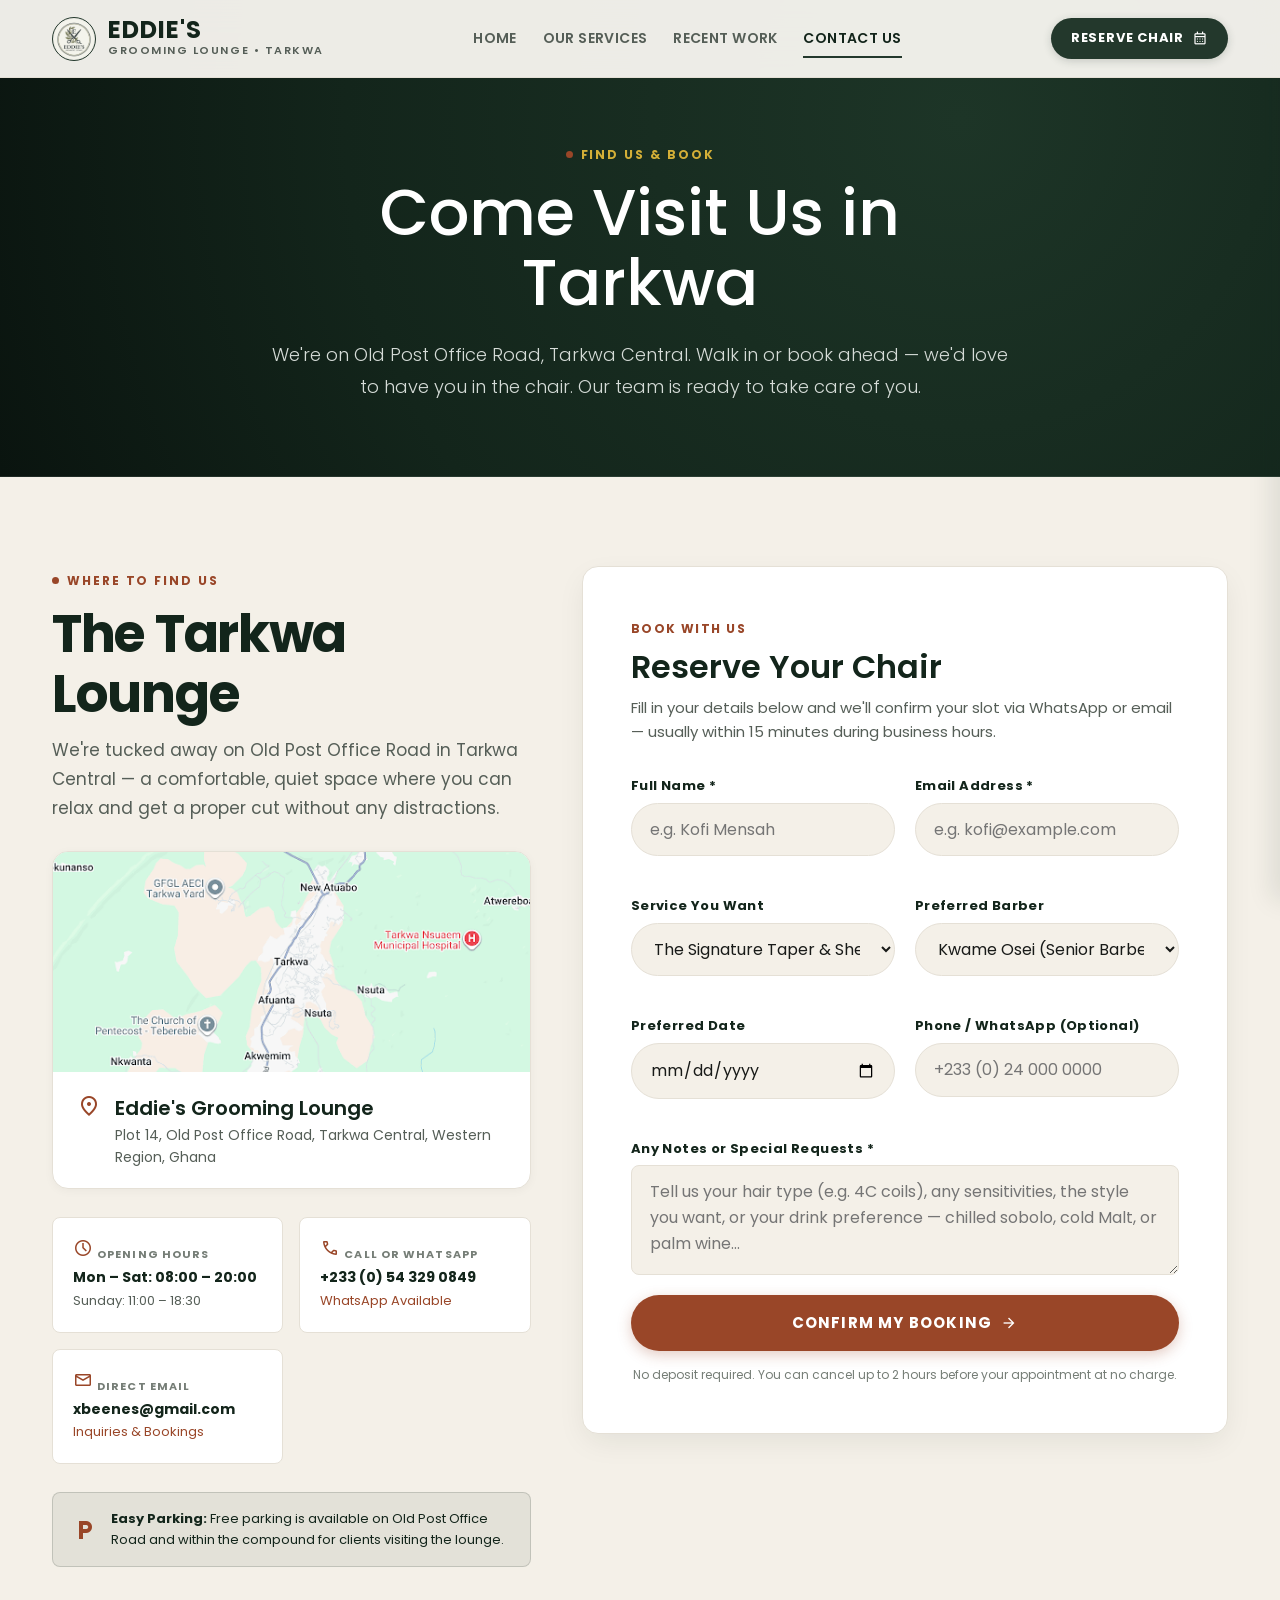
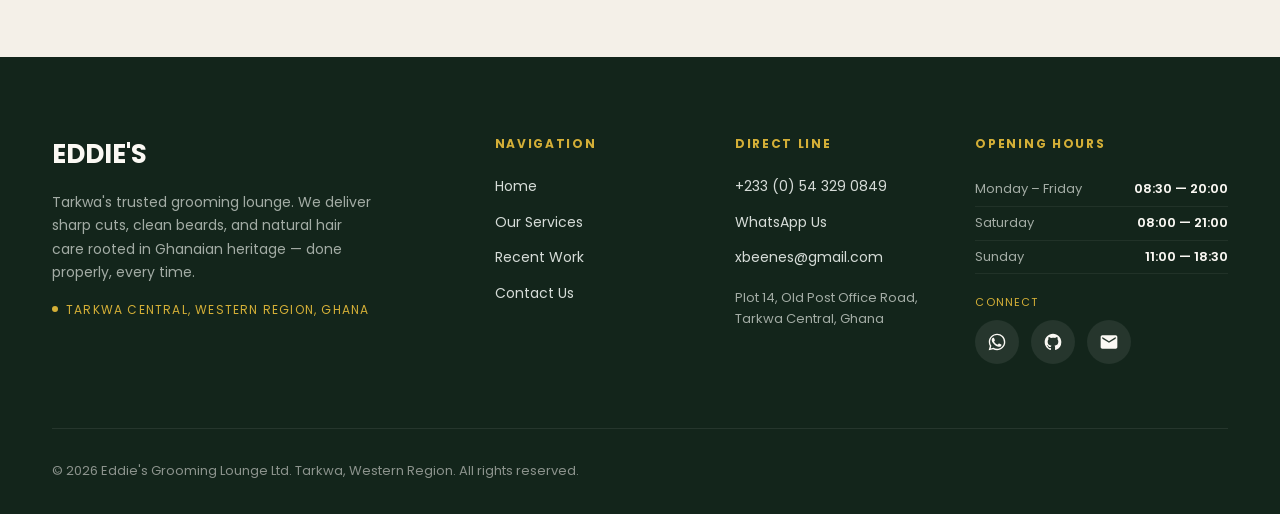
==== commit f04a6f67: "Update footer icons to WhatsApp, GitHub, and Email, refresh contact info, and remove dead links" ====
--- a/contact.html
+++ b/contact.html
@@ -6,7 +6,7 @@
   <title>Contact Us &amp; Book an Appointment — Eddie's Grooming Lounge | Tarkwa, Ghana</title>
 
   <!-- Primary SEO Meta Tags -->
-  <meta name="description" content="Get in touch with Eddie's Grooming Lounge in Tarkwa Central, Western Region, Ghana. Book your haircut, check opening hours, or call/WhatsApp +233 (0) 54 892 1100." />
+  <meta name="description" content="Get in touch with Eddie's Grooming Lounge in Tarkwa Central, Western Region, Ghana. Book your haircut, check opening hours, or call/WhatsApp +233 (0) 54 329 0849." />
   <meta name="keywords" content="contact barbershop Tarkwa, book haircut Ghana, barbershop appointment Tarkwa, Eddie's Grooming Lounge contact, Western Region barber phone" />
   <meta name="author" content="Edward Nyame" />
   <meta name="robots" content="index, follow" />
@@ -22,7 +22,7 @@
   <meta property="og:url" content="https://eddiesgrooming.netlify.app/contact.html" />
   <meta property="og:site_name" content="Eddie's Grooming Lounge" />
   <meta property="og:title" content="Contact Us &amp; Book an Appointment — Eddie's Grooming Lounge | Tarkwa, Ghana" />
-  <meta property="og:description" content="Book your chair at Eddie's Grooming Lounge on Old Post Office Road, Tarkwa Central. Call or WhatsApp +233 (0) 54 892 1100." />
+  <meta property="og:description" content="Book your chair at Eddie's Grooming Lounge on Old Post Office Road, Tarkwa Central. Call or WhatsApp +233 (0) 54 329 0849." />
   <meta property="og:image" content="images/hero-studio.jpg" />
   <meta property="og:locale" content="en_GH" />
 
@@ -30,7 +30,7 @@
   <meta name="twitter:card" content="summary_large_image" />
   <meta name="twitter:url" content="https://eddiesgrooming.netlify.app/contact.html" />
   <meta name="twitter:title" content="Contact Us &amp; Book an Appointment — Eddie's Grooming Lounge | Tarkwa, Ghana" />
-  <meta name="twitter:description" content="Book your chair at Eddie's Grooming Lounge on Old Post Office Road, Tarkwa Central. Call or WhatsApp +233 (0) 54 892 1100." />
+  <meta name="twitter:description" content="Book your chair at Eddie's Grooming Lounge on Old Post Office Road, Tarkwa Central. Call or WhatsApp +233 (0) 54 329 0849." />
   <meta name="twitter:image" content="images/hero-studio.jpg" />
 
   <!-- Geotagging for Local Search -->
@@ -49,8 +49,12 @@
     "mainEntity": {
       "@type": "Barbershop",
       "name": "Eddie's Grooming Lounge",
-      "telephone": "+233548921100",
-      "email": "info@eddieslounge.gh",
+      "telephone": "+233543290849",
+      "email": "xbeenes@gmail.com",
+      "sameAs": [
+        "https://github.com/mrgranthox",
+        "https://wa.me/233543290849"
+      ],
       "address": {
         "@type": "PostalAddress",
         "streetAddress": "Plot 14, Old Post Office Road",
@@ -208,8 +212,15 @@
               <div class="info-tile">
                 <span class="material-symbols-outlined info-tile-icon">call</span>
                 <span class="info-tile-title">Call or WhatsApp</span>
-                <a href="tel:+233548921100" class="info-tile-text" style="color: var(--color-primary); display: block;">+233 (0) 54 892 1100</a>
+                <a href="tel:+233543290849" class="info-tile-text" style="color: var(--color-primary); display: block;">+233 (0) 54 329 0849</a>
                 <div style="font-size: 0.8125rem; color: var(--color-secondary); margin-top: 2px;">WhatsApp Available</div>
+              </div>
+
+              <div class="info-tile">
+                <span class="material-symbols-outlined info-tile-icon">mail</span>
+                <span class="info-tile-title">Direct Email</span>
+                <a href="mailto:xbeenes@gmail.com" class="info-tile-text" style="color: var(--color-primary); display: block;">xbeenes@gmail.com</a>
+                <div style="font-size: 0.8125rem; color: var(--color-secondary); margin-top: 2px;">Inquiries & Bookings</div>
               </div>
             </div>
 
@@ -353,8 +364,9 @@
         <div>
           <div class="footer-col-title">Direct Line</div>
           <ul class="footer-links">
-            <li><a href="tel:+233548921100" class="footer-link">+233 (0) 54 892 1100</a></li>
-            <li><a href="https://wa.me/233548921100" target="_blank" rel="noopener" class="footer-link">WhatsApp Us</a></li>
+            <li><a href="tel:+233543290849" class="footer-link">+233 (0) 54 329 0849</a></li>
+            <li><a href="https://wa.me/233543290849" target="_blank" rel="noopener" class="footer-link">WhatsApp Us</a></li>
+            <li><a href="mailto:xbeenes@gmail.com" class="footer-link">xbeenes@gmail.com</a></li>
             <li style="color: #A3ACA5; font-size: 0.8125rem; margin-top: 0.5rem;">
               Plot 14, Old Post Office Road,<br />Tarkwa Central, Ghana
             </li>
@@ -376,17 +388,24 @@
             <span>11:00 — 18:30</span>
           </div>
 
+          <!-- Social Links: WhatsApp, GitHub, Email -->
           <div style="margin-top: 1.25rem;">
             <div style="font-size: 0.6875rem; text-transform: uppercase; letter-spacing: 0.1em; color: var(--color-gold); margin-bottom: 0.5rem;">Connect</div>
             <div class="social-links">
-              <a href="https://instagram.com" target="_blank" rel="noopener" class="social-icon-btn" aria-label="Instagram">
-                <span class="material-symbols-outlined" style="font-size: 18px;">photo_camera</span>
+              <a href="https://wa.me/233543290849" target="_blank" rel="noopener" class="social-icon-btn" aria-label="WhatsApp">
+                <svg width="20" height="20" viewBox="0 0 24 24" fill="currentColor" aria-hidden="true">
+                  <path d="M12.04 2c-5.46 0-9.91 4.45-9.91 9.91 0 1.75.46 3.45 1.32 4.95L2.05 22l5.25-1.38c1.45.79 3.08 1.21 4.74 1.21 5.46 0 9.91-4.45 9.91-9.91 0-2.65-1.03-5.14-2.9-7.01A9.816 9.816 0 0 0 12.04 2m.01 1.67c2.2 0 4.26.86 5.82 2.42a8.225 8.225 0 0 1 2.41 5.83c0 4.54-3.7 8.24-8.24 8.24-1.48 0-2.93-.4-4.2-1.15l-.3-.18-3.12.82.83-3.04-.2-.31a8.196 8.196 0 0 1-1.26-4.38c0-4.54 3.7-8.24 8.24-8.24M8.53 7.33c-.2-.43-.41-.44-.61-.45-.16-.01-.35-.01-.53-.01-.19 0-.49.07-.75.35-.26.27-1 1-1 2.43 0 1.43 1.03 2.82 1.18 3.01.15.19 2.03 3.1 4.93 4.35 2.41 1.04 2.9.83 3.42.79.53-.05 1.71-.7 1.95-1.37.24-.67.24-1.25.17-1.37-.07-.12-.26-.19-.55-.33s-1.71-.85-1.98-.95c-.26-.1-.45-.15-.65.15-.19.29-.75.95-.92 1.14-.17.19-.34.22-.63.07-.29-.15-1.23-.45-2.35-1.45-.87-.77-1.45-1.72-1.62-2.01-.17-.29-.02-.45.13-.59.13-.13.29-.34.43-.51.15-.17.19-.29.29-.48.1-.19.05-.36-.02-.5-.08-.15-.65-1.57-.9-2.15z"/>
+                </svg>
               </a>
-              <a href="https://wa.me/233548921100" target="_blank" rel="noopener" class="social-icon-btn" aria-label="WhatsApp">
-                <span class="material-symbols-outlined" style="font-size: 18px;">chat</span>
+              <a href="https://github.com/mrgranthox" target="_blank" rel="noopener" class="social-icon-btn" aria-label="GitHub">
+                <svg width="20" height="20" viewBox="0 0 24 24" fill="currentColor" aria-hidden="true">
+                  <path fill-rule="evenodd" clip-rule="evenodd" d="M12 2C6.477 2 2 6.484 2 12.017c0 4.425 2.865 8.18 6.839 9.504.5.092.682-.217.682-.483 0-.237-.008-.868-.013-1.703-2.782.605-3.369-1.343-3.369-1.343-.454-1.158-1.11-1.466-1.11-1.466-.908-.62.069-.608.069-.608 1.003.07 1.53 1.032 1.53 1.032.892 1.53 2.341 1.088 2.91.832.092-.647.35-1.088.636-1.338-2.22-.253-4.555-1.113-4.555-4.951 0-1.093.39-1.988 1.029-2.688-.103-.253-.446-1.272.098-2.65 0 0 .84-.27 2.75 1.026A9.564 9.564 0 0 1 12 6.844c.85.004 1.705.115 2.504.337 1.909-1.296 2.747-1.027 2.747-1.027.546 1.379.202 2.398.1 2.651.64.7 1.028 1.595 1.028 2.688 0 3.848-2.339 4.695-4.566 4.943.359.309.678.92.678 1.855 0 1.338-.012 2.419-.012 2.747 0 .268.18.58.688.482A10.019 10.019 0 0 0 22 12.017C22 6.484 17.522 2 12 2z"/>
+                </svg>
               </a>
-              <a href="https://facebook.com" target="_blank" rel="noopener" class="social-icon-btn" aria-label="Facebook">
-                <span class="material-symbols-outlined" style="font-size: 18px;">public</span>
+              <a href="mailto:xbeenes@gmail.com" class="social-icon-btn" aria-label="Email">
+                <svg width="20" height="20" viewBox="0 0 24 24" fill="currentColor" aria-hidden="true">
+                  <path d="M20 4H4c-1.1 0-1.99.9-1.99 2L2 18c0 1.1.9 2 2 2h16c1.1 0 2-.9 2-2V6c0-1.1-.9-2-2-2zm0 4-8 5-8-5V6l8 5 8-5v2z"/>
+                </svg>
               </a>
             </div>
           </div>
@@ -395,11 +414,6 @@
 
       <div class="footer-bottom">
         <div>&copy; 2026 Eddie's Grooming Lounge Ltd. Tarkwa, Western Region. All rights reserved.</div>
-        <div style="display: flex; gap: 1.5rem;">
-          <a href="services.html" class="footer-link">Client Etiquette</a>
-          <a href="portfolio.html" class="footer-link">Our Ingredients</a>
-          <a href="contact.html" class="footer-link">Privacy Policy</a>
-        </div>
       </div>
     </div>
   </footer>
--- a/css/style.css
+++ b/css/style.css
@@ -1491,7 +1491,7 @@
 
 .contact-info-grid {
   display: grid;
-  grid-template-columns: 1fr 1fr;
+  grid-template-columns: repeat(auto-fit, minmax(180px, 1fr));
   gap: 1rem;
 }
 
@@ -1794,6 +1794,10 @@
   transform: translateY(-2px);
 }
 
+.social-icon-btn svg {
+  display: block;
+}
+
 .footer-bottom {
   padding-top: 2rem;
   border-top: 1px solid rgba(255, 255, 255, 0.08);
